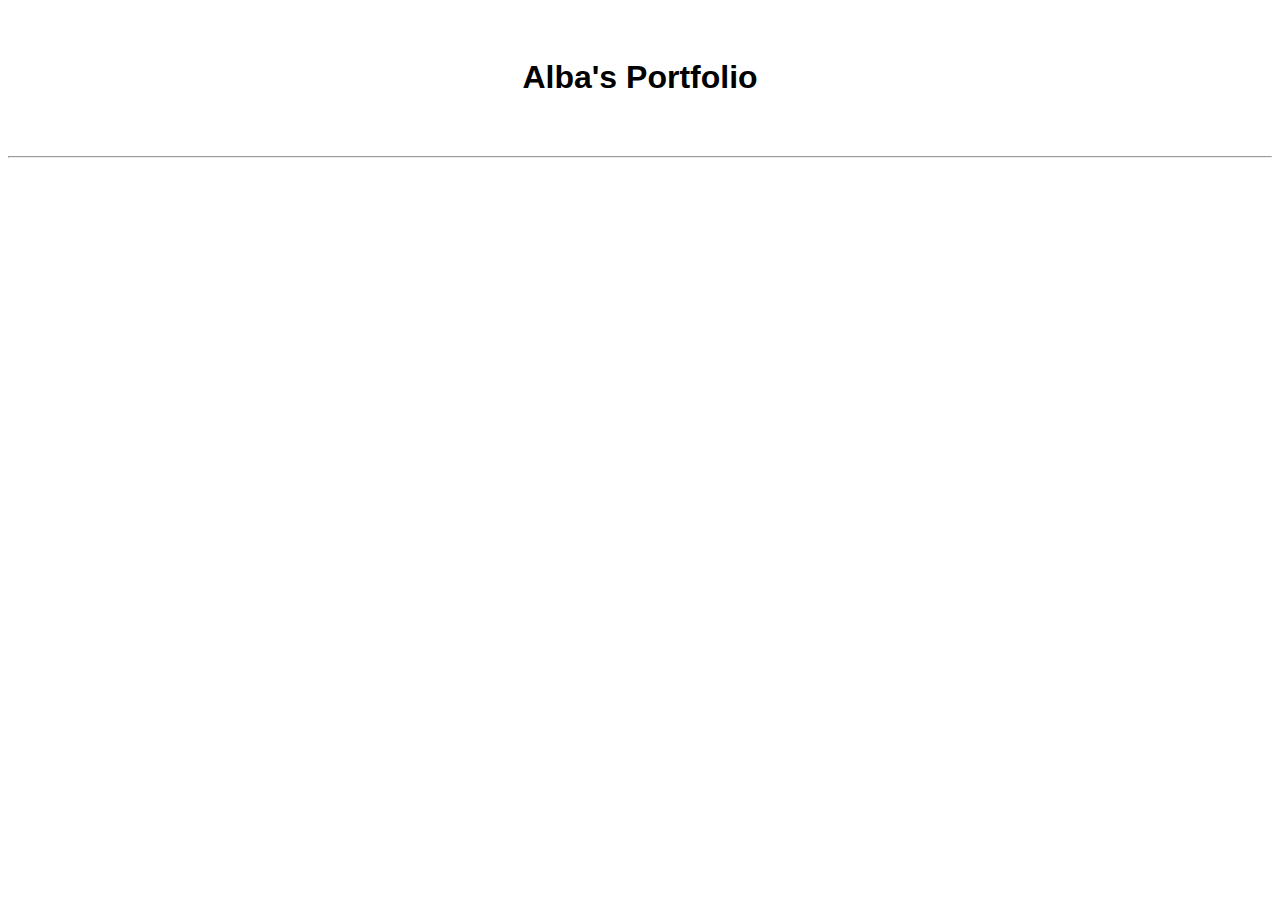
==== index.html @ ddd0557c "First commit" ====
<!DOCTYPE html>
<html>

<head>
    <title>Alba's Portfolio</title>
    <link rel="stylesheet" href="styles.css" />
    <meta charset="UTF-8">
    <meta name="viewport" content="width=device-width, initial-scale=1">
</head>
<div class="container">
    <header class="header">
        <h1>Alba's Portfolio</h1>
    </header>
    <hr>

    <body>
    </body>
</div>

</html>
---- styles.css ----
.header {
    text-align: center;
    padding: 30px;
    font-family: 'Segoe UI', Tahoma, Geneva, Verdana, sans-serif;
}
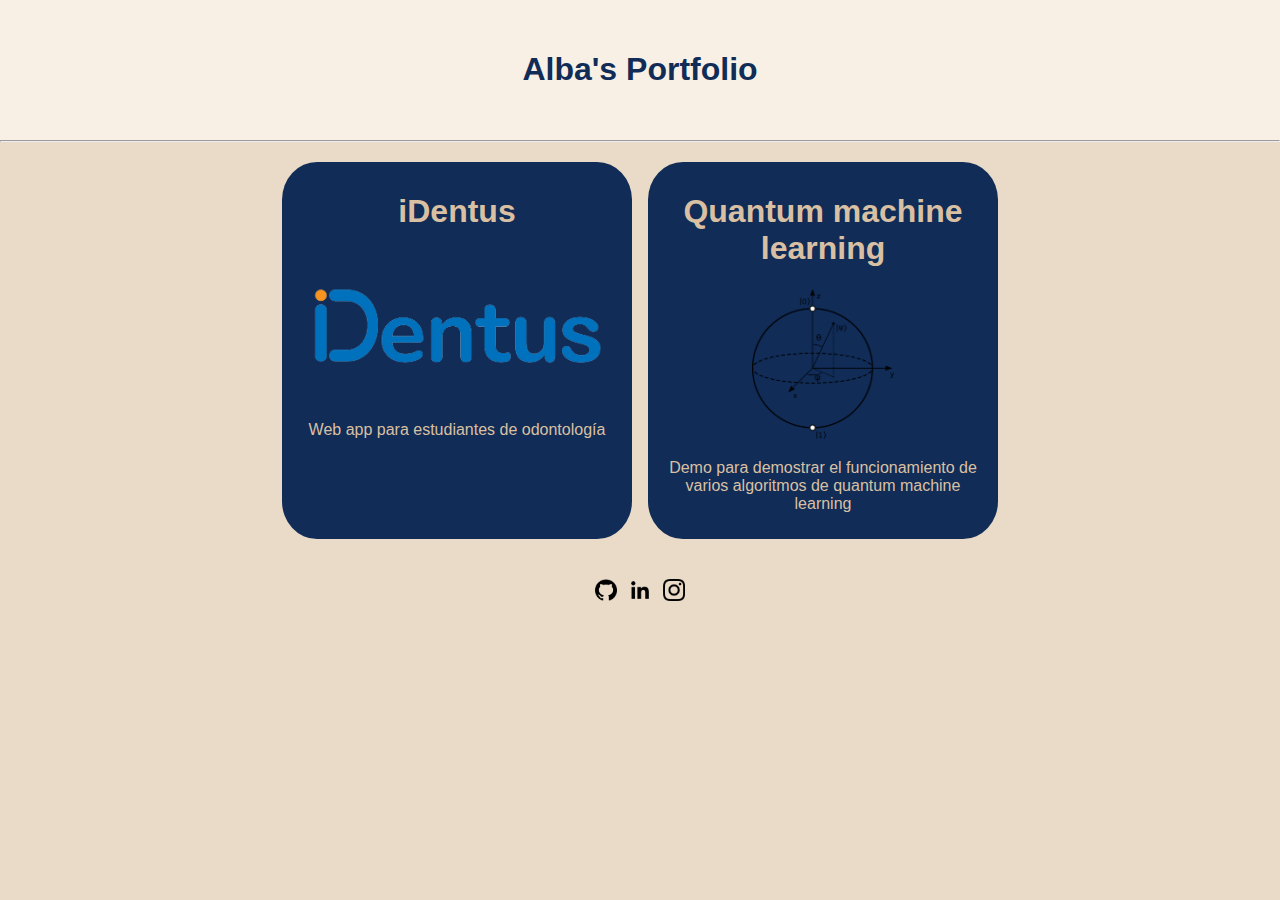
==== commit 60e9b077: "Added iDentus and QML. Changes in visuals." ====
--- a/index.html
+++ b/index.html
@@ -8,12 +8,30 @@
     <meta name="viewport" content="width=device-width, initial-scale=1">
 </head>
 <div class="container">
-    <header class="header">
+    <header>
         <h1>Alba's Portfolio</h1>
     </header>
     <hr>
 
     <body>
+        <div class="projects">
+            <div class="project" onclick="window.open('https://i-dentus.com/');" style="cursor: pointer;">
+                <h1>iDentus</h1>
+                <img src="img/identus.png">
+                <p>Web app para estudiantes de odontología</p>
+            </div>
+            <div class="project" onclick="window.open('https://github.com/albaaparicio12/TFG-App');"
+                style="cursor: pointer;">
+                <h1>Quantum machine learning</h1>
+                <img src="img/qubit.png">
+                <p>Demo para demostrar el funcionamiento de varios algoritmos de quantum machine learning</p>
+            </div>
+        </div>
+        <div class="links">
+            <a href="https://github.com/albaaparicio12"><img src="img/github.png" alt="Github"></a>
+            <a href="https://www.linkedin.com/in/alba-aparicio-perez/"><img src="img/linkedin.png" alt="Linkedin"></a>
+            <a href="https://www.instagram.com/albaaparicio12/"><img src="img/instagram.png" alt="Instagram"></a>
+        </div>
     </body>
 </div>
 
--- a/styles.css
+++ b/styles.css
@@ -1,5 +1,67 @@
-.header {
+* {
+    box-sizing: border-box;
+}
+
+header {
     text-align: center;
     padding: 30px;
+    margin: 0 0;
     font-family: 'Segoe UI', Tahoma, Geneva, Verdana, sans-serif;
+    background: #F8F0E5;
+    color: #102C57;
+}
+
+hr {
+    color: #102C57;
+    margin: 0;
+}
+
+body {
+    background: #EADBC8;
+    margin: 0;
+}
+
+.projects {
+    display: flex;
+    flex-direction: row;
+    flex-wrap: wrap;
+    justify-content: center;
+    gap: 16px;
+    margin: 0 auto;
+    background-color: #EADBC8;
+}
+
+.project {
+    background-color: #102C57;
+    width: 100%;
+    max-width: 350px;
+    padding: 10px 15px;
+    margin-top: 20px;
+    height: auto;
+    text-align: center;
+    border-radius: 10%;
+    font-family: 'Segoe UI', Tahoma, Geneva, Verdana, sans-serif;
+    color: #DAC0A3;
+}
+
+.project img {
+    width: 100%;
+    max-width: 350px;
+    max-height: 150px;
+    text-align: center;
+    object-fit: scale-down;
+    border-radius: 10px;
+}
+
+.links {
+    padding: 40px 0;
+    text-align: center;
+}
+
+.links img {
+    max-width: 30px;
+    max-height: 30px;
+    margin: 0 auto;
+    padding: 0px 4px;
+    overflow: visible;
 }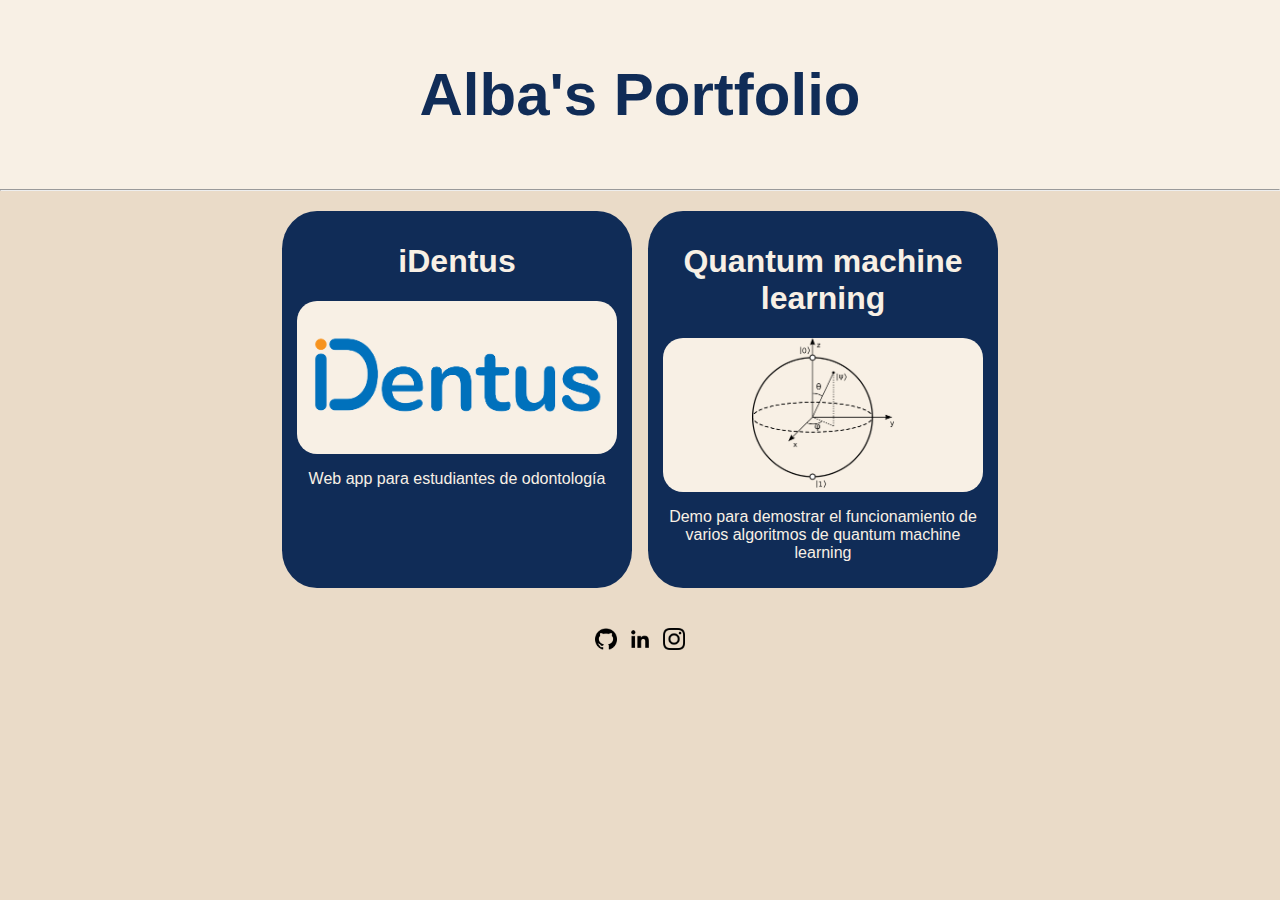
==== commit afe60c7a: "Refactor the style" ====
--- a/index.html
+++ b/index.html
@@ -17,13 +17,13 @@
         <div class="projects">
             <div class="project" onclick="window.open('https://i-dentus.com/');" style="cursor: pointer;">
                 <h1>iDentus</h1>
-                <img src="img/identus.png">
+                <div class="imagen"><img src="img/identus.png"></div>
                 <p>Web app para estudiantes de odontología</p>
             </div>
             <div class="project" onclick="window.open('https://github.com/albaaparicio12/TFG-App');"
                 style="cursor: pointer;">
                 <h1>Quantum machine learning</h1>
-                <img src="img/qubit.png">
+                <div class="imagen"><img src="img/qubit.png"></div>
                 <p>Demo para demostrar el funcionamiento de varios algoritmos de quantum machine learning</p>
             </div>
         </div>
--- a/styles.css
+++ b/styles.css
@@ -4,9 +4,10 @@
 
 header {
     text-align: center;
-    padding: 30px;
+    padding: 20px;
     margin: 0 0;
-    font-family: 'Segoe UI', Tahoma, Geneva, Verdana, sans-serif;
+    font-family: 'Mogula', sans-serif;
+    font-size: 30px;
     background: #F8F0E5;
     color: #102C57;
 }
@@ -40,8 +41,8 @@
     height: auto;
     text-align: center;
     border-radius: 10%;
-    font-family: 'Segoe UI', Tahoma, Geneva, Verdana, sans-serif;
-    color: #DAC0A3;
+    font-family: 'Gajkley', sans-serif;
+    color: #F8F0E5;
 }
 
 .project img {
@@ -51,6 +52,11 @@
     text-align: center;
     object-fit: scale-down;
     border-radius: 10px;
+}
+
+.imagen {
+    background-color: #F8F0E5;
+    border-radius: 20px;
 }
 
 .links {
@@ -64,4 +70,18 @@
     margin: 0 auto;
     padding: 0px 4px;
     overflow: visible;
+}
+
+@font-face {
+    font-family: 'Mogula';
+    src: url('fonts/mogula.otf') format('opentype');
+    font-weight: normal;
+    font-style: normal;
+}
+
+@font-face {
+    font-family: 'Gajkley';
+    src: url('fonts/Gajkley.otf') format('opentype');
+    font-weight: normal;
+    font-style: normal;
 }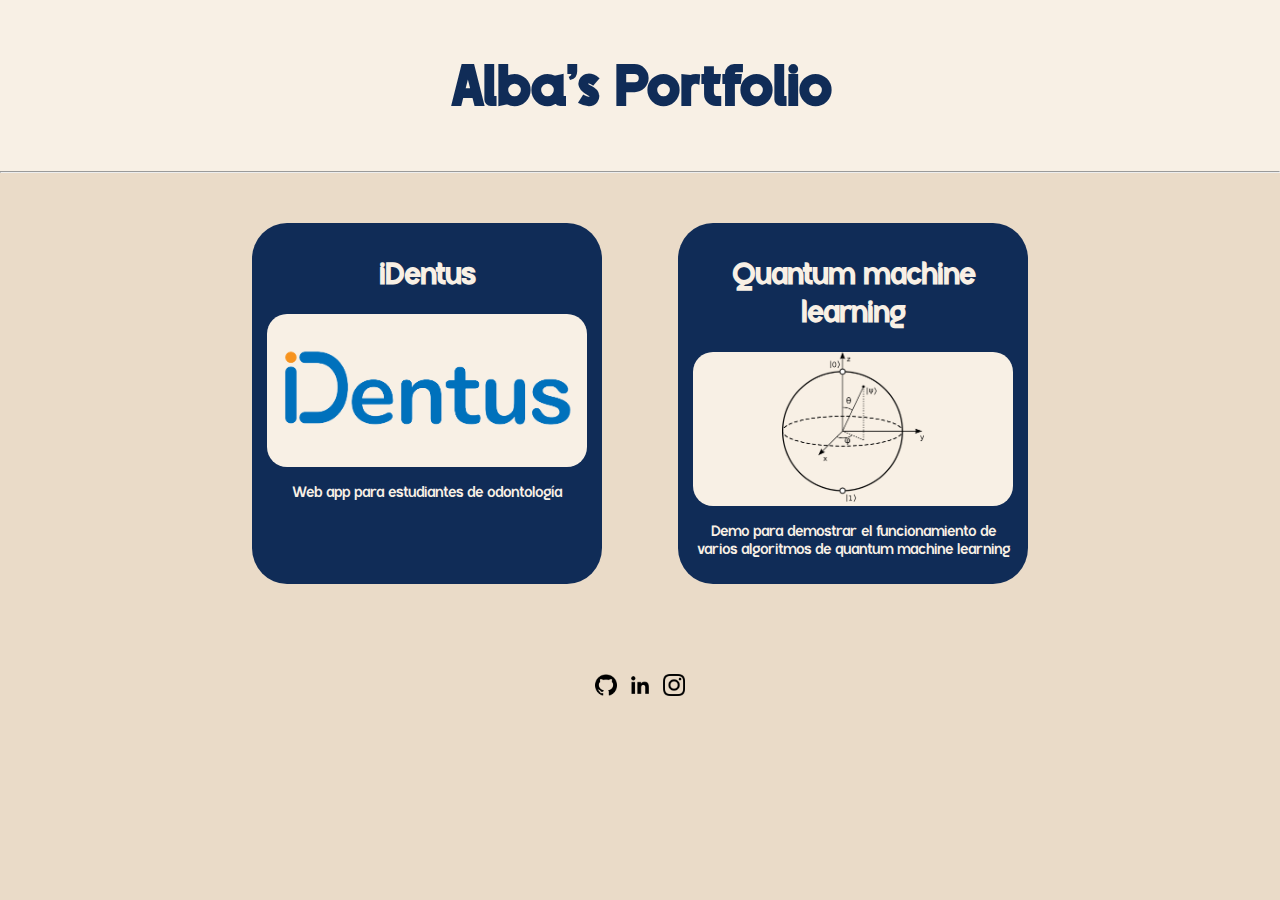
==== commit 2c8663ed: "Added animations" ====
--- a/index.html
+++ b/index.html
@@ -9,7 +9,7 @@
 </head>
 <div class="container">
     <header>
-        <h1>Alba's Portfolio</h1>
+        <h1 class="title">Alba's Portfolio</h1>
     </header>
     <hr>
 
--- a/styles.css
+++ b/styles.css
@@ -4,12 +4,20 @@
 
 header {
     text-align: center;
-    padding: 20px;
+    padding: 10px;
     margin: 0 0;
     font-family: 'Mogula', sans-serif;
     font-size: 30px;
     background: #F8F0E5;
     color: #102C57;
+}
+
+.title {
+    transition: all .2s ease-in-out;
+}
+
+.title:hover {
+    transform: scale(1.1);
 }
 
 hr {
@@ -37,12 +45,16 @@
     width: 100%;
     max-width: 350px;
     padding: 10px 15px;
-    margin-top: 20px;
+    margin: 50px 30px;
     height: auto;
     text-align: center;
     border-radius: 10%;
     font-family: 'Gajkley', sans-serif;
     color: #F8F0E5;
+}
+
+.project:hover {
+    background-color: #2f425f;
 }
 
 .project img {
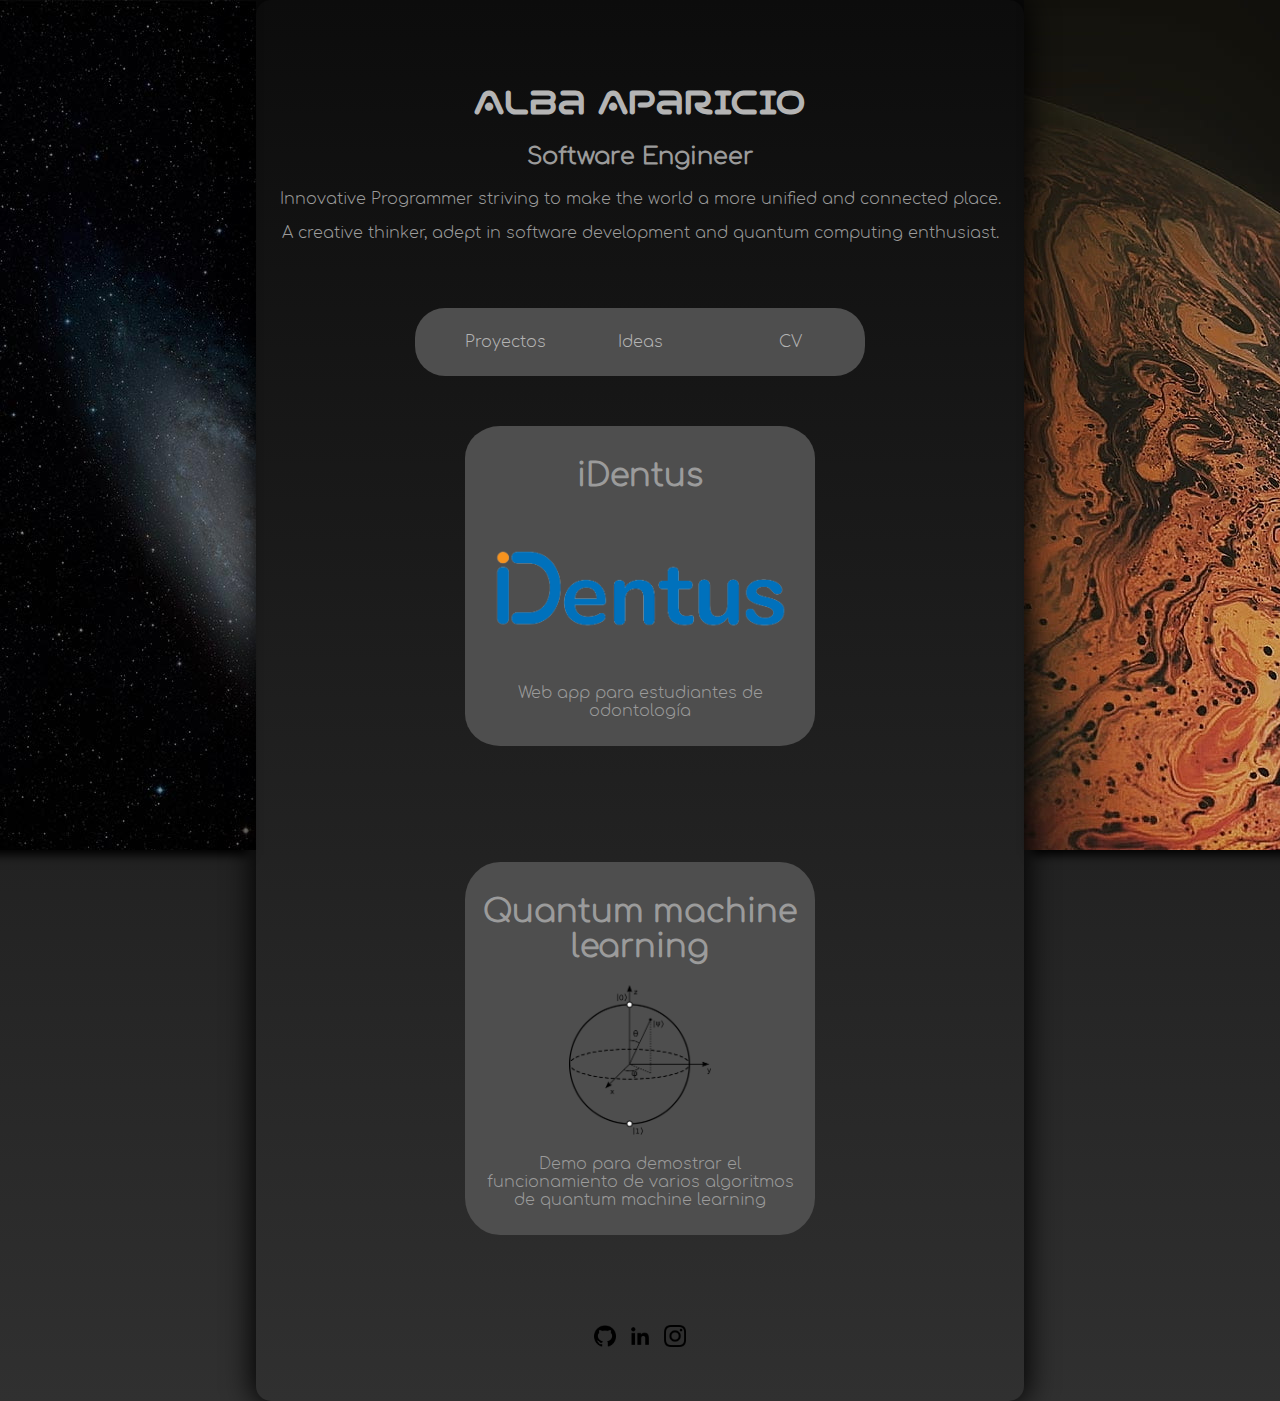
==== commit 38ca2c06: "Change of style: space theme" ====
--- a/index.html
+++ b/index.html
@@ -8,23 +8,34 @@
     <meta name="viewport" content="width=device-width, initial-scale=1">
 </head>
 <div class="container">
-    <header>
-        <h1 class="title">Alba's Portfolio</h1>
-    </header>
-    <hr>
-
-    <body>
-        <div class="projects">
-            <div class="project" onclick="window.open('https://i-dentus.com/');" style="cursor: pointer;">
-                <h1>iDentus</h1>
-                <div class="imagen"><img src="img/identus.png"></div>
-                <p>Web app para estudiantes de odontología</p>
-            </div>
-            <div class="project" onclick="window.open('https://github.com/albaaparicio12/TFG-App');"
-                style="cursor: pointer;">
-                <h1>Quantum machine learning</h1>
-                <div class="imagen"><img src="img/qubit.png"></div>
-                <p>Demo para demostrar el funcionamiento de varios algoritmos de quantum machine learning</p>
+    <div class="column left"></div>
+    <div class="column middle">
+        <div class="title">
+            <h1>Alba Aparicio</h1>
+        </div>
+        <div class="subtitle">
+            <h2>Software Engineer</h2>
+            <p> Innovative Programmer striving to make the world a more unified and connected place.</p>
+            <p> A creative thinker, adept in software development and quantum computing enthusiast. </p>
+        </div>
+        <div class="options-bar">
+            <div class="option proyectos">Proyectos</div>
+            <div class="option ideas">Ideas</div>
+            <div class="option cv">CV</div>
+        </div>
+        <div class="content">
+            <div class="content-proyectos">
+                <div class="project" onclick="window.open('https://i-dentus.com/');" style="cursor: pointer;">
+                    <h1>iDentus</h1>
+                    <div class="imagen"><img src="img/identus.png"></div>
+                    <p>Web app para estudiantes de odontología</p>
+                </div>
+                <div class="project" onclick="window.open('https://github.com/albaaparicio12/TFG-App');"
+                    style="cursor: pointer;">
+                    <h1>Quantum machine learning</h1>
+                    <div class="imagen"><img src="img/qubit.png"></div>
+                    <p>Demo para demostrar el funcionamiento de varios algoritmos de quantum machine learning</p>
+                </div>
             </div>
         </div>
         <div class="links">
@@ -32,7 +43,9 @@
             <a href="https://www.linkedin.com/in/alba-aparicio-perez/"><img src="img/linkedin.png" alt="Linkedin"></a>
             <a href="https://www.instagram.com/albaaparicio12/"><img src="img/instagram.png" alt="Instagram"></a>
         </div>
-    </body>
+    </div>
+    <div class="column right"></div>
+
 </div>
 
 </html>--- a/styles.css
+++ b/styles.css
@@ -1,15 +1,5 @@
 * {
     box-sizing: border-box;
-}
-
-header {
-    text-align: center;
-    padding: 10px;
-    margin: 0 0;
-    font-family: 'Mogula', sans-serif;
-    font-size: 30px;
-    background: #F8F0E5;
-    color: #102C57;
 }
 
 .title {
@@ -20,41 +10,117 @@
     transform: scale(1.1);
 }
 
-hr {
-    color: #102C57;
-    margin: 0;
+.column {
+    float: left;
+    padding: 10px;
+}
+
+.left {
+    width: 20%;
+    background-image: url("img/galaxia.jpeg");
+    box-shadow: -12px 0 10px 5px #000000;
+    height: 850px;
+    padding: 0;
+}
+
+.right {
+    width: 20%;
+    float: right;
+    background-image: url("img/planeta.jpg");
+    box-shadow: 12px 0 10px 5px #000000;
+    height: 850px;
+    padding: 0;
+}
+
+.middle {
+    width: 60%;
+    box-shadow: 0 0 30px 3px #000000;
+    border-radius: 15px;
+    position: relative;
+    font-family: "Comforta", "sans-serif";
+}
+
+.title {
+    text-align: center;
+    margin-top: 80px;
+    font-family: "Varino", "sans-serif";
+    color: rgb(180, 180, 180);
+}
+
+.subtitle {
+    text-align: center;
+    color: #9b9b9b;
 }
 
 body {
-    background: #EADBC8;
+    background: linear-gradient(0deg, #303030, #0c0c0c);
     margin: 0;
+    color: #9b9b9b;
 }
 
-.projects {
+.options-bar {
+    display: flex;
+    flex-direction: row;
+    justify-content: center;
+
+}
+
+.option {
+    background-color: rgb(78, 78, 78);
+    margin-top: 50px;
+    padding: 25px 50px;
+    width: 150px;
+    text-align: center;
+    color: rgb(180, 180, 180);
+}
+
+.option:hover {
+    background-color: rgb(87, 87, 87);
+}
+
+.option:active {
+    background-color: rgb(51, 51, 51);
+}
+
+.ideas {
+    border-radius: 0px;
+}
+
+.cv {
+    border-radius: 0 30px 30px 0;
+}
+
+.proyectos {
+    border-radius: 30px 0 0 30px;
+}
+
+.content-proyectos {
     display: flex;
     flex-direction: row;
     flex-wrap: wrap;
     justify-content: center;
     gap: 16px;
     margin: 0 auto;
-    background-color: #EADBC8;
 }
 
 .project {
-    background-color: #102C57;
+    background-color: rgb(78, 78, 78);
+    ;
     width: 100%;
     max-width: 350px;
-    padding: 10px 15px;
-    margin: 50px 30px;
+    padding: 10px 10px;
+    margin: 50px 20px;
     height: auto;
     text-align: center;
     border-radius: 10%;
-    font-family: 'Gajkley', sans-serif;
-    color: #F8F0E5;
 }
 
 .project:hover {
-    background-color: #2f425f;
+    background-color: rgb(87, 87, 87);
+}
+
+.project:active {
+    background-color: rgb(51, 51, 51);
 }
 
 .project img {
@@ -64,11 +130,6 @@
     text-align: center;
     object-fit: scale-down;
     border-radius: 10px;
-}
-
-.imagen {
-    background-color: #F8F0E5;
-    border-radius: 20px;
 }
 
 .links {
@@ -85,8 +146,8 @@
 }
 
 @font-face {
-    font-family: 'Mogula';
-    src: url('fonts/mogula.otf') format('opentype');
+    font-family: 'Comforta';
+    src: url('fonts/Comfortaa-Light.ttf') format('opentype');
     font-weight: normal;
     font-style: normal;
 }
@@ -96,4 +157,11 @@
     src: url('fonts/Gajkley.otf') format('opentype');
     font-weight: normal;
     font-style: normal;
+}
+
+@font-face {
+    font-family: 'Varino';
+    src: url('fonts/Varino.otf') format('opentype');
+    font-weight: normal;
+    font-style: normal;
 }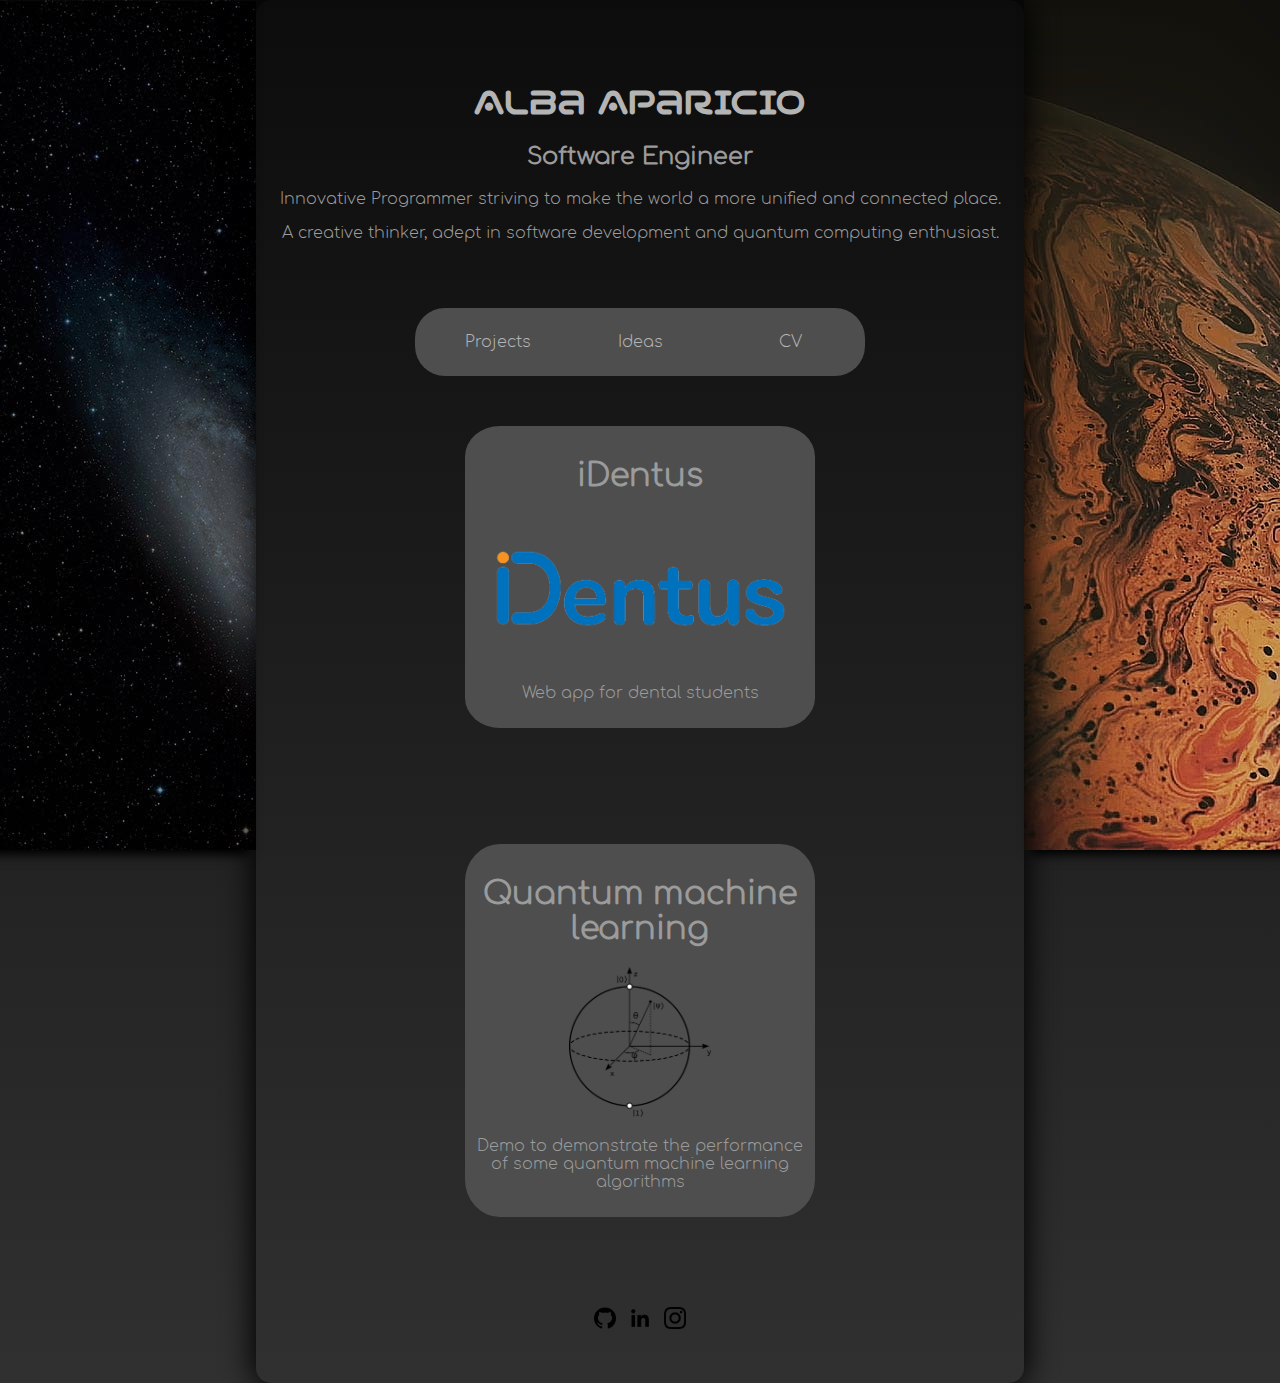
==== commit 6001ec46: "Translated to english" ====
--- a/index.html
+++ b/index.html
@@ -1,5 +1,5 @@
 <!DOCTYPE html>
-<html>
+<html lang="en">
 
 <head>
     <title>Alba's Portfolio</title>
@@ -19,7 +19,7 @@
             <p> A creative thinker, adept in software development and quantum computing enthusiast. </p>
         </div>
         <div class="options-bar">
-            <div class="option proyectos">Proyectos</div>
+            <div class="option proyectos">Projects</div>
             <div class="option ideas">Ideas</div>
             <div class="option cv">CV</div>
         </div>
@@ -28,13 +28,13 @@
                 <div class="project" onclick="window.open('https://i-dentus.com/');" style="cursor: pointer;">
                     <h1>iDentus</h1>
                     <div class="imagen"><img src="img/identus.png"></div>
-                    <p>Web app para estudiantes de odontología</p>
+                    <p>Web app for dental students</p>
                 </div>
                 <div class="project" onclick="window.open('https://github.com/albaaparicio12/TFG-App');"
                     style="cursor: pointer;">
                     <h1>Quantum machine learning</h1>
                     <div class="imagen"><img src="img/qubit.png"></div>
-                    <p>Demo para demostrar el funcionamiento de varios algoritmos de quantum machine learning</p>
+                    <p>Demo to demonstrate the performance of some quantum machine learning algorithms</p>
                 </div>
             </div>
         </div>
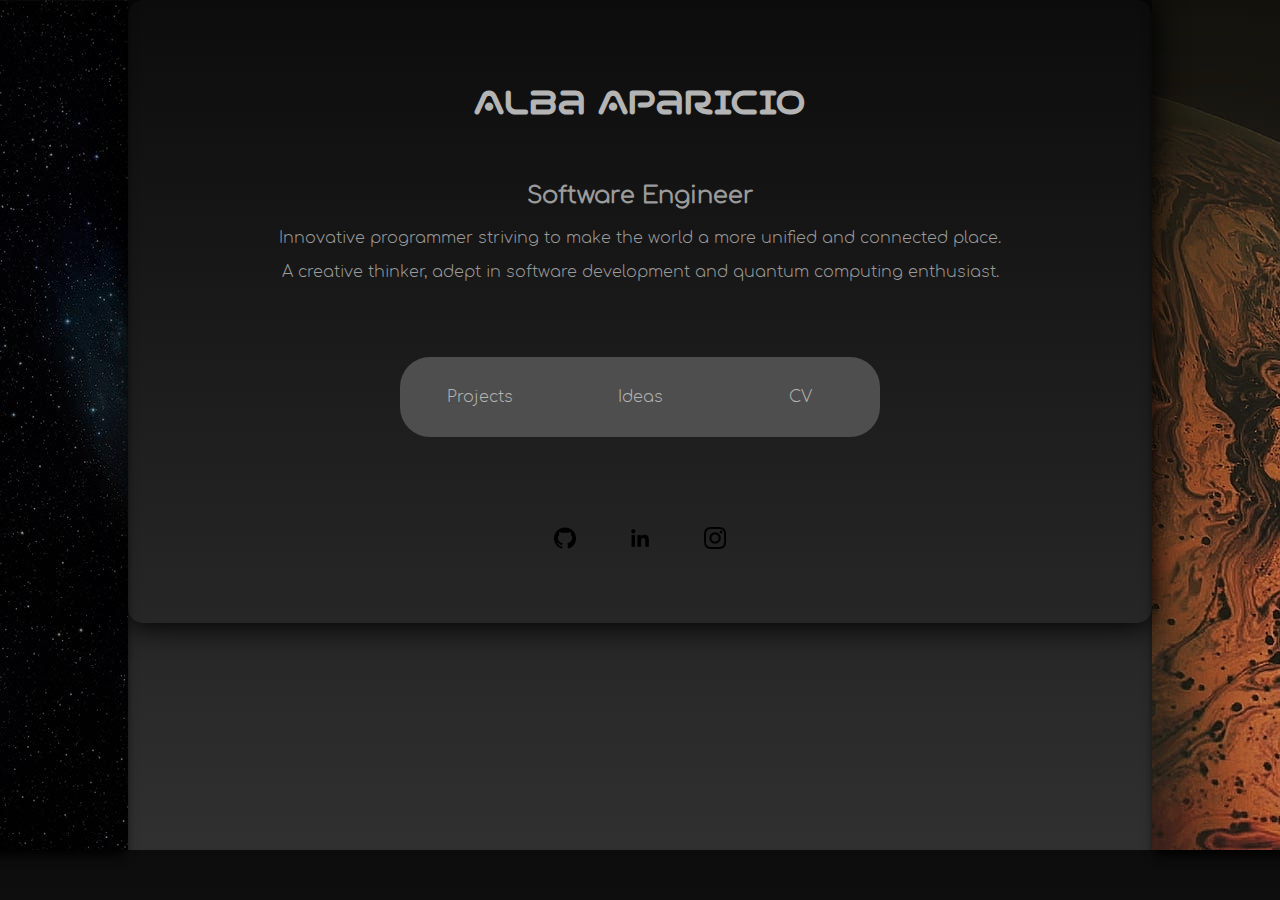
==== commit 5bdd548f: "Splitted the views in projects, ideas and cv" ====
--- a/index.html
+++ b/index.html
@@ -6,6 +6,7 @@
     <link rel="stylesheet" href="styles.css" />
     <meta charset="UTF-8">
     <meta name="viewport" content="width=device-width, initial-scale=1">
+    <script src="template.js" type="text/javascript" defer></script>
 </head>
 <div class="container">
     <div class="column left"></div>
@@ -15,34 +16,17 @@
         </div>
         <div class="subtitle">
             <h2>Software Engineer</h2>
-            <p> Innovative Programmer striving to make the world a more unified and connected place.</p>
+            <p> Innovative programmer striving to make the world a more unified and connected place.</p>
             <p> A creative thinker, adept in software development and quantum computing enthusiast. </p>
         </div>
         <div class="options-bar">
-            <div class="option proyectos">Projects</div>
-            <div class="option ideas">Ideas</div>
-            <div class="option cv">CV</div>
+            <div class="option proyectos" onClick="location.href='projects.html'">Projects</div>
+            <div class="option ideas" onClick="location.href='ideas.html'">Ideas</div>
+            <div class="option cv" onClick="location.href='cv.html'">CV</div>
         </div>
         <div class="content">
-            <div class="content-proyectos">
-                <div class="project" onclick="window.open('https://i-dentus.com/');" style="cursor: pointer;">
-                    <h1>iDentus</h1>
-                    <div class="imagen"><img src="img/identus.png"></div>
-                    <p>Web app for dental students</p>
-                </div>
-                <div class="project" onclick="window.open('https://github.com/albaaparicio12/TFG-App');"
-                    style="cursor: pointer;">
-                    <h1>Quantum machine learning</h1>
-                    <div class="imagen"><img src="img/qubit.png"></div>
-                    <p>Demo to demonstrate the performance of some quantum machine learning algorithms</p>
-                </div>
-            </div>
         </div>
-        <div class="links">
-            <a href="https://github.com/albaaparicio12"><img src="img/github.png" alt="Github"></a>
-            <a href="https://www.linkedin.com/in/alba-aparicio-perez/"><img src="img/linkedin.png" alt="Linkedin"></a>
-            <a href="https://www.instagram.com/albaaparicio12/"><img src="img/instagram.png" alt="Instagram"></a>
-        </div>
+        <links-component></links-component>
     </div>
     <div class="column right"></div>
 
--- a/styles.css
+++ b/styles.css
@@ -16,33 +16,35 @@
 }
 
 .left {
-    width: 20%;
+    width: 10%;
     background-image: url("img/galaxia.jpeg");
-    box-shadow: -12px 0 10px 5px #000000;
+    box-shadow: -8px 0 10px 5px #000000;
     height: 850px;
     padding: 0;
 }
 
 .right {
-    width: 20%;
+    width: 10%;
     float: right;
     background-image: url("img/planeta.jpg");
-    box-shadow: 12px 0 10px 5px #000000;
+    box-shadow: 8px 0 10px 5px #000000;
     height: 850px;
     padding: 0;
 }
 
 .middle {
-    width: 60%;
+    width: 80%;
     box-shadow: 0 0 30px 3px #000000;
     border-radius: 15px;
     position: relative;
     font-family: "Comforta", "sans-serif";
+    overflow: visible;
 }
 
 .title {
     text-align: center;
     margin-top: 80px;
+    margin-bottom: 60px;
     font-family: "Varino", "sans-serif";
     color: rgb(180, 180, 180);
 }
@@ -67,11 +69,15 @@
 
 .option {
     background-color: rgb(78, 78, 78);
-    margin-top: 50px;
-    padding: 25px 50px;
-    width: 150px;
-    text-align: center;
+    margin-top: 60px;
+    margin-bottom: 30px;
+    width: 10rem;
+    height: 5rem;
+    display: inline-grid;
+    text-align: center;
+    align-items: center;
     color: rgb(180, 180, 180);
+    cursor: pointer;
 }
 
 .option:hover {
@@ -99,20 +105,20 @@
     flex-direction: row;
     flex-wrap: wrap;
     justify-content: center;
-    gap: 16px;
     margin: 0 auto;
 }
 
 .project {
     background-color: rgb(78, 78, 78);
-    ;
     width: 100%;
     max-width: 350px;
     padding: 10px 10px;
-    margin: 50px 20px;
+    margin: 30px 20px;
     height: auto;
     text-align: center;
     border-radius: 10%;
+    position: relative;
+    cursor: pointer;
 }
 
 .project:hover {
@@ -145,6 +151,37 @@
     overflow: visible;
 }
 
+.social {
+    width: fit-content;
+    height: fit-content;
+    display: inline-block;
+    border-radius: 100%;
+    padding: 2%;
+    object-fit: contain;
+}
+
+.social:hover {
+    background: radial-gradient(rgb(62, 62, 62) 10%, transparent 80%);
+
+}
+
+.back {
+    font-size: large;
+    display: flex;
+    justify-content: left;
+    padding: 10px;
+    color: #9b9b9b;
+    width: fit-content;
+}
+
+.back:hover {
+    color: #625c85;
+}
+
+.back:active {
+    color: #646464;
+}
+
 @font-face {
     font-family: 'Comforta';
     src: url('fonts/Comfortaa-Light.ttf') format('opentype');
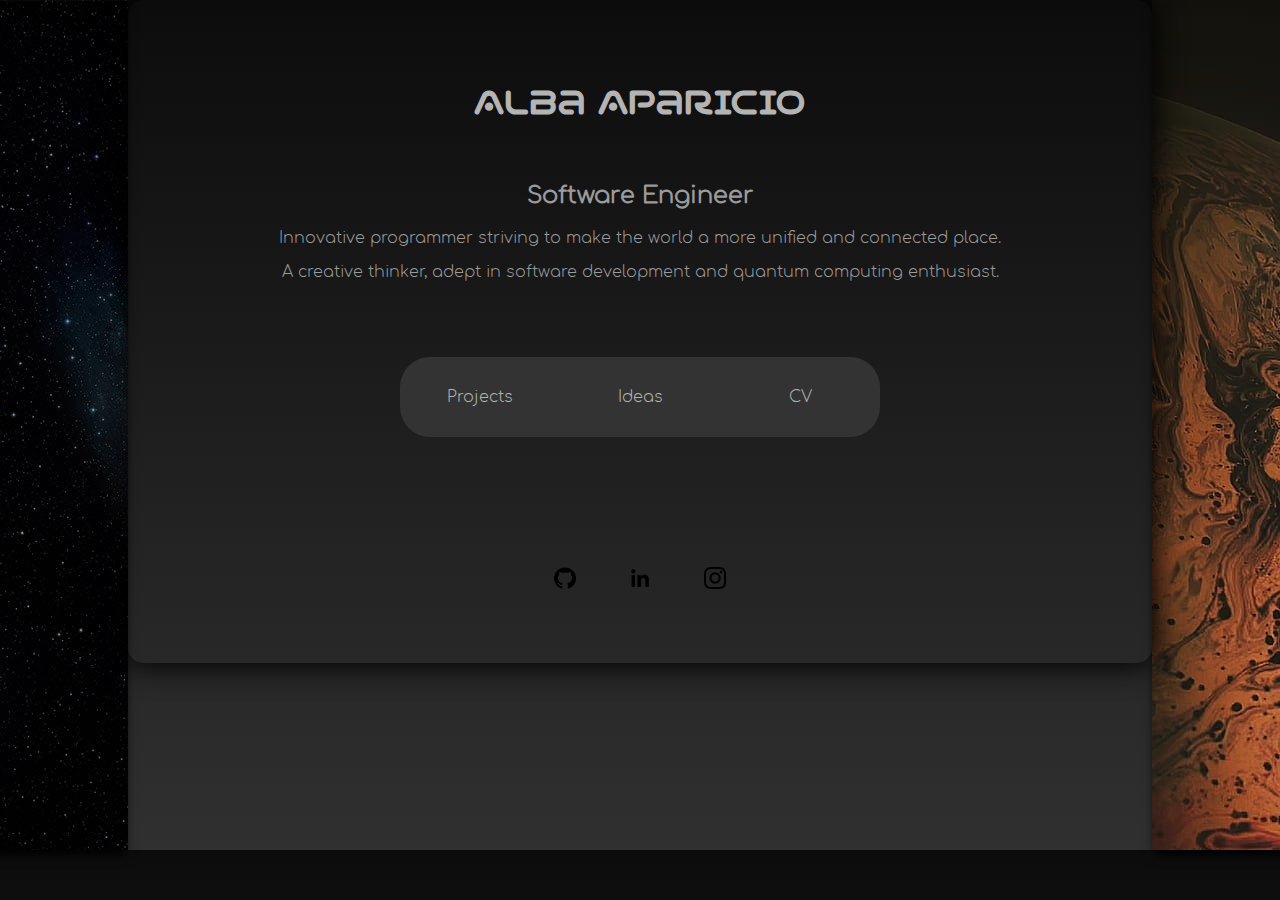
==== commit c4f53e80: "Added ideas" ====
--- a/index.html
+++ b/index.html
@@ -20,9 +20,9 @@
             <p> A creative thinker, adept in software development and quantum computing enthusiast. </p>
         </div>
         <div class="options-bar">
-            <div class="option proyectos" onClick="location.href='projects.html'">Projects</div>
-            <div class="option ideas" onClick="location.href='ideas.html'">Ideas</div>
-            <div class="option cv" onClick="location.href='cv.html'">CV</div>
+            <div class="option btproyectos" onClick="location.href='projects.html'">Projects</div>
+            <div class="option btideas" onClick="location.href='ideas.html'">Ideas</div>
+            <div class="option btcv" onClick="location.href='cv.html'">CV</div>
         </div>
         <div class="content">
         </div>
--- a/styles.css
+++ b/styles.css
@@ -2,14 +2,27 @@
     box-sizing: border-box;
 }
 
+/* Title: Alba Aparicio */
 .title {
     transition: all .2s ease-in-out;
+    text-align: center;
+    margin-top: 80px;
+    margin-bottom: 60px;
+    font-family: "Varino", "sans-serif";
+    color: rgb(180, 180, 180);
 }
 
 .title:hover {
     transform: scale(1.1);
 }
 
+.subtitle {
+    text-align: center;
+    color: #9b9b9b;
+    padding: 0 20px;
+}
+
+/* Main structure */
 .column {
     float: left;
     padding: 10px;
@@ -41,34 +54,22 @@
     overflow: visible;
 }
 
-.title {
-    text-align: center;
-    margin-top: 80px;
-    margin-bottom: 60px;
-    font-family: "Varino", "sans-serif";
-    color: rgb(180, 180, 180);
-}
-
-.subtitle {
-    text-align: center;
-    color: #9b9b9b;
-}
-
 body {
     background: linear-gradient(0deg, #303030, #0c0c0c);
     margin: 0;
     color: #9b9b9b;
 }
 
+/* Navbar */
 .options-bar {
     display: flex;
     flex-direction: row;
     justify-content: center;
-
+    padding: 0 20px;
 }
 
 .option {
-    background-color: rgb(78, 78, 78);
+    background-color: rgb(51, 51, 51);
     margin-top: 60px;
     margin-bottom: 30px;
     width: 10rem;
@@ -81,24 +82,27 @@
 }
 
 .option:hover {
-    background-color: rgb(87, 87, 87);
-}
-
-.option:active {
-    background-color: rgb(51, 51, 51);
-}
-
-.ideas {
+    background-color: rgb(70, 70, 70);
+}
+
+.btideas {
     border-radius: 0px;
 }
 
-.cv {
+.btcv {
     border-radius: 0 30px 30px 0;
 }
 
-.proyectos {
+.btproyectos {
     border-radius: 30px 0 0 30px;
 }
+
+
+.content {
+    padding: 20px;
+}
+
+/* Projects */
 
 .content-proyectos {
     display: flex;
@@ -138,6 +142,33 @@
     border-radius: 10px;
 }
 
+/* Ideas */
+.idea {
+    margin-bottom: 60px;
+}
+
+hr {
+    height: 1px;
+    border: none;
+    background: #9b9b9b;
+}
+
+.tag {
+    font-size: small;
+    background-color: rgb(87, 87, 87);
+    border-radius: 10px;
+    display: inline-block;
+    width: fit-content;
+    height: fit-content;
+    padding: 5px 10px;
+    margin: 5px;
+}
+
+.tag:hover {
+    background-color: rgb(51, 51, 51);
+}
+
+/* Social media links */
 .links {
     padding: 40px 0;
     text-align: center;
@@ -165,6 +196,8 @@
 
 }
 
+/* Back button */
+
 .back {
     font-size: large;
     display: flex;
